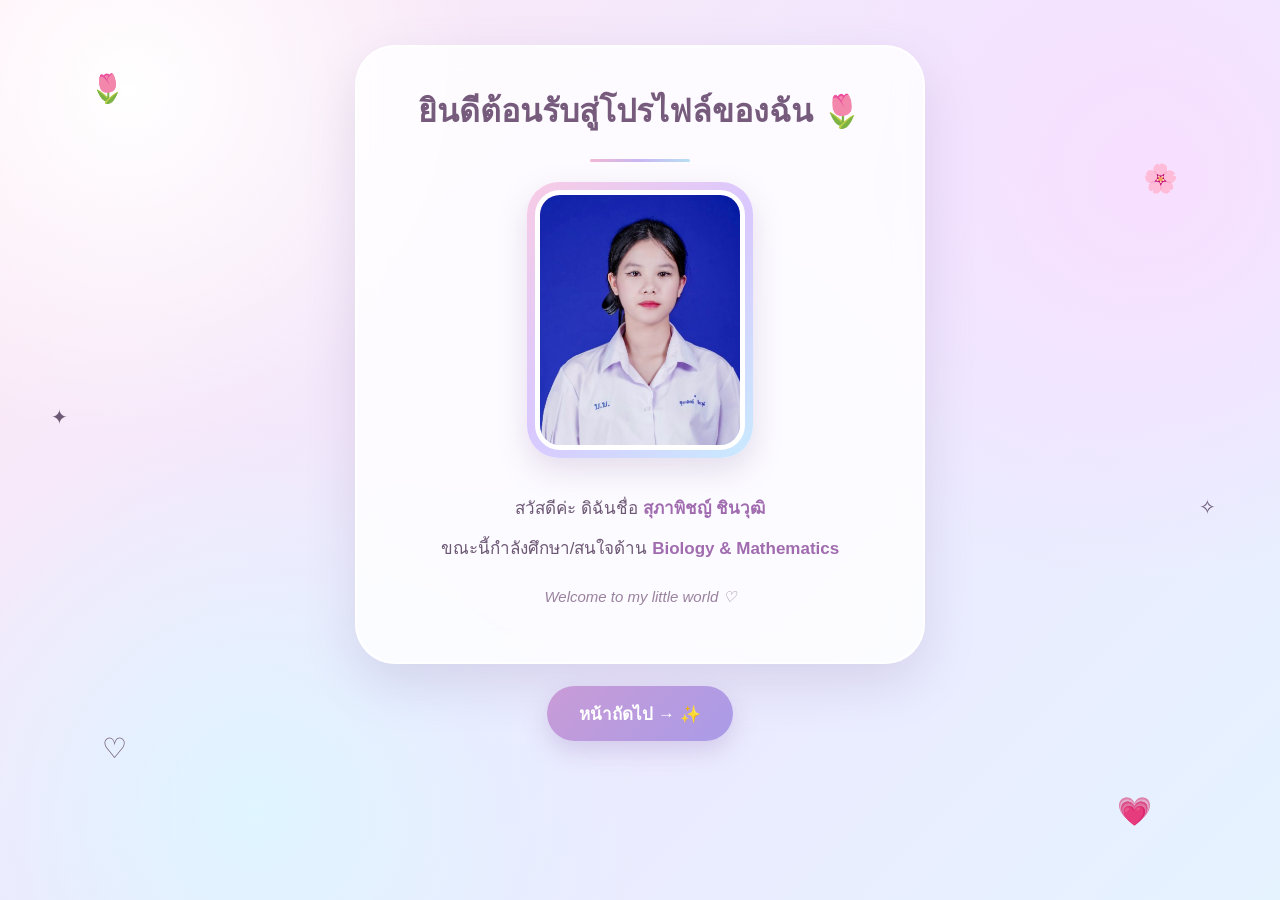
==== index.html @ 01d3d26f "index.html" ====
<!DOCTYPE html>
<html lang="th">

<head>
    <meta charset="UTF-8">
    <meta name="viewport" content="width=device-width, initial-scale=1.0">

    <title>My Portfolio 🌷</title>

    <style>

        * {
            box-sizing: border-box;
        }

        body {
            margin: 0;
            min-height: 100vh;

            font-family: Arial, sans-serif;

            color: #6d5875;

            text-align: center;

            overflow-x: hidden;

            background:
                radial-gradient(circle at 10% 10%, #ffffff 0%, transparent 25%),
                radial-gradient(circle at 90% 20%, #f8dfff 0%, transparent 30%),
                radial-gradient(circle at 20% 90%, #dff5ff 0%, transparent 30%),
                linear-gradient(
                    135deg,
                    #ffeaf4,
                    #eee7ff,
                    #e5f3ff
                );

            padding: 45px 20px;
        }


        /* ของตกแต่งพื้นหลัง */

        .decoration {
            position: fixed;

            font-size: 28px;

            pointer-events: none;

            z-index: 0;

            animation: float 4s ease-in-out infinite;
        }


        .flower1 {
            top: 8%;
            left: 7%;
        }

        .flower2 {
            top: 18%;
            right: 8%;

            animation-delay: 1s;
        }

        .heart1 {
            bottom: 15%;
            left: 8%;

            animation-delay: 2s;
        }

        .heart2 {
            bottom: 8%;
            right: 10%;

            animation-delay: 1.5s;
        }

        .star1 {
            top: 45%;
            left: 4%;

            font-size: 20px;

            animation-delay: .5s;
        }

        .star2 {
            top: 55%;
            right: 5%;

            font-size: 20px;

            animation-delay: 2.5s;
        }


        @keyframes float {

            0% {
                transform: translateY(0px) rotate(0deg);
            }

            50% {
                transform: translateY(-12px) rotate(5deg);
            }

            100% {
                transform: translateY(0px) rotate(0deg);
            }

        }


        /* การ์ดหลัก */

        .card {

            position: relative;

            z-index: 1;

            max-width: 570px;

            margin: 0 auto;

            padding: 42px 30px;

            background: rgba(255, 255, 255, 0.82);

            border-radius: 40px;

            border: 2px solid rgba(255, 255, 255, 0.85);

            box-shadow:
                0 20px 50px rgba(120, 100, 150, 0.18);

            backdrop-filter: blur(14px);

            animation: appear 1s ease;
        }


        @keyframes appear {

            from {
                opacity: 0;
                transform: translateY(25px);
            }

            to {
                opacity: 1;
                transform: translateY(0);
            }

        }


        /* ข้อความต้อนรับ */

        h1 {

            margin: 0 0 25px;

            color: #765b7d;

            font-size: 32px;

            line-height: 1.4;

            animation: fadeText 1.2s ease;
        }


        @keyframes fadeText {

            from {
                opacity: 0;
            }

            to {
                opacity: 1;
            }

        }


        /* รูปโปรไฟล์ */

        .profile-frame {

            display: inline-block;

            padding: 8px;

            background:
                linear-gradient(
                    135deg,
                    #f8cce5,
                    #d9c8ff,
                    #c9eaff
                );

            border-radius: 32px;

            box-shadow:
                0 12px 30px rgba(140, 110, 170, 0.22);

            margin-bottom: 22px;

            animation: photoAppear 1.3s ease;
        }


        @keyframes photoAppear {

            from {
                opacity: 0;
                transform: scale(.9);
            }

            to {
                opacity: 1;
                transform: scale(1);
            }

        }


        .profile-img {

            display: block;

            width: 210px;

            height: 260px;

            object-fit: cover;

            border-radius: 25px;

            border: 5px solid white;

        }


        /* ข้อความ */

        p {

            font-size: 17px;

            line-height: 1.8;

            margin: 10px 0;
        }


        strong {

            color: #a06caf;
        }


        /* ข้อความเล็ก */

        .welcome-text {

            margin-top: 18px;

            color: #9a829f;

            font-size: 15px;

            font-style: italic;
        }


        /* เส้นตกแต่ง */

        .line {

            width: 100px;

            height: 3px;

            margin: 20px auto;

            border-radius: 10px;

            background:
                linear-gradient(
                    90deg,
                    #f2b7d5,
                    #c8b6f2,
                    #b8dff2
                );
        }


        /* ปุ่ม */

        .btn {

            position: relative;

            z-index: 2;

            display: inline-block;

            margin-top: 22px;

            padding: 14px 32px;

            background:
                linear-gradient(
                    135deg,
                    #c99bd6,
                    #a99be8
                );

            color: white;

            text-decoration: none;

            border-radius: 30px;

            font-size: 17px;

            font-weight: bold;

            box-shadow:
                0 10px 25px rgba(150, 120, 180, 0.28);

            transition:
                transform .3s ease,
                box-shadow .3s ease;
        }


        .btn:hover {

            transform: translateY(-5px) scale(1.03);

            box-shadow:
                0 15px 30px rgba(150, 120, 180, 0.38);
        }


        /* มือถือ */

        @media (max-width: 600px) {

            body {

                padding: 30px 15px;
            }

            .card {

                padding: 32px 20px;

                border-radius: 32px;
            }

            h1 {

                font-size: 26px;
            }

            .profile-img {

                width: 175px;

                height: 220px;
            }

            p {

                font-size: 16px;
            }

            .decoration {

                font-size: 22px;
            }

        }

    </style>

</head>


<body>


    <!-- ของตกแต่ง -->

    <div class="decoration flower1">🌷</div>

    <div class="decoration flower2">🌸</div>

    <div class="decoration heart1">♡</div>

    <div class="decoration heart2">💗</div>

    <div class="decoration star1">✦</div>

    <div class="decoration star2">✧</div>


    <!-- การ์ดหลัก -->

    <div class="card">


        <!-- หัวข้อ -->

        <h1>
            ยินดีต้อนรับสู่โปรไฟล์ของฉัน 🌷
        </h1>


        <div class="line"></div>


        <!-- รูป -->

        <div class="profile-frame">

            <img
                src="IMG_1798.jpeg"
                alt="รูปโปรไฟล์"
                class="profile-img"
            >

        </div>


        <!-- ข้อมูล -->

        <p>
            สวัสดีค่ะ ดิฉันชื่อ
            <strong>สุภาพิชญ์ ชินวุฒิ</strong>
        </p>


        <p>
            ขณะนี้กำลังศึกษา/สนใจด้าน
            <strong>Biology & Mathematics</strong>
        </p>


        <p class="welcome-text">
            Welcome to my little world ♡
        </p>


    </div>


    <!-- ปุ่ม -->

    <a href="portfolio.html" class="btn">
        หน้าถัดไป → ✨
    </a>


</body>

</html>
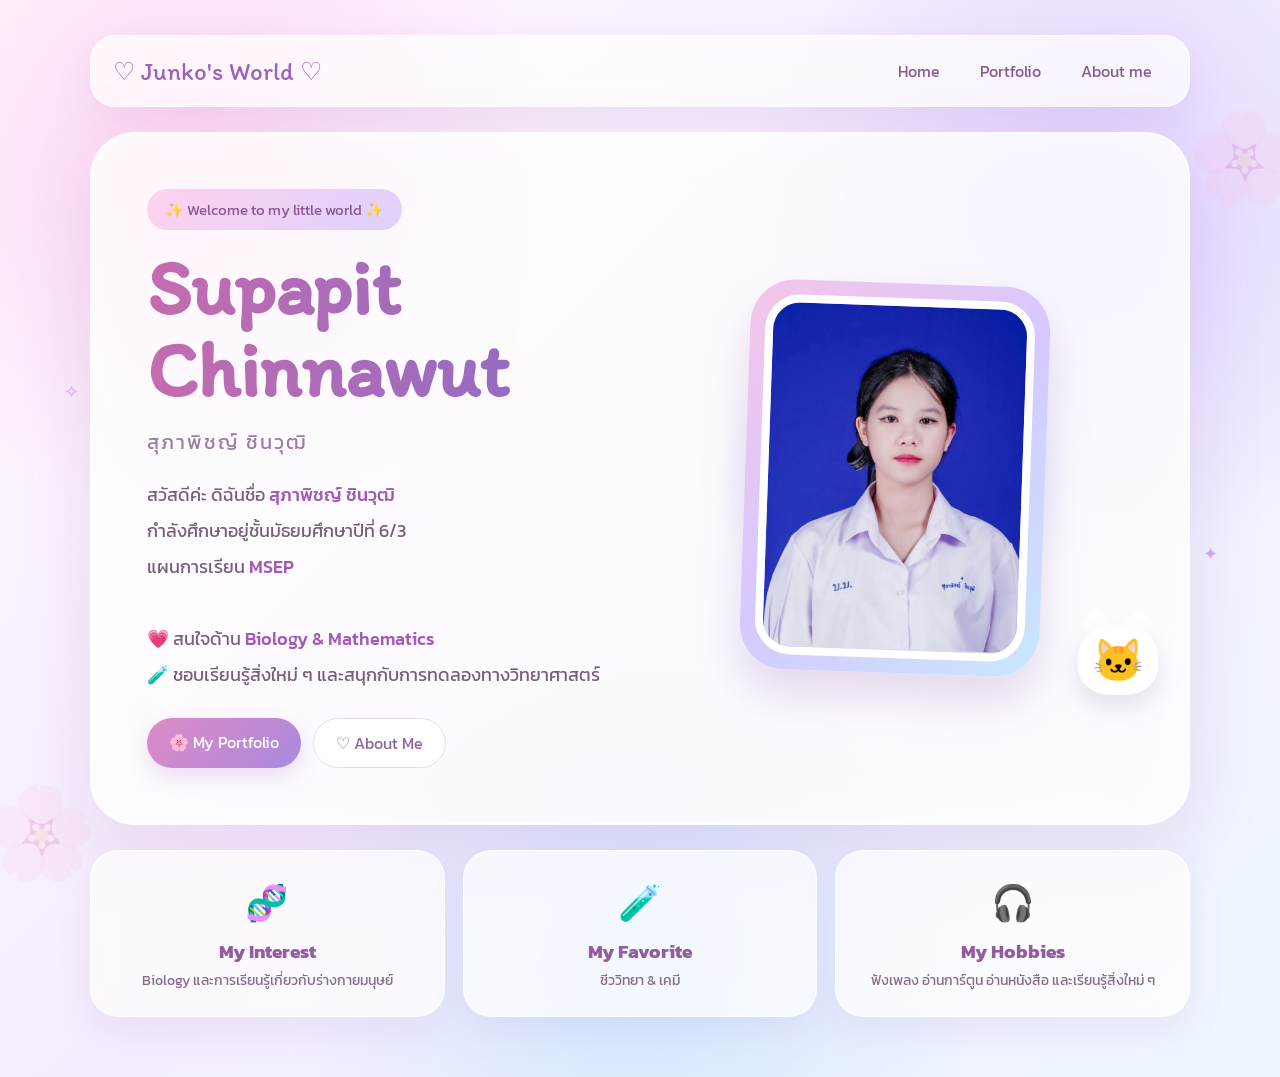
==== commit 1474b042: "index.html" ====
--- a/index.html
+++ b/index.html
@@ -1,477 +1,626 @@
 <!DOCTYPE html>
 <html lang="th">
-
 <head>
-    <meta charset="UTF-8">
-    <meta name="viewport" content="width=device-width, initial-scale=1.0">
-
-    <title>My Portfolio 🌷</title>
-
-    <style>
-
-        * {
-            box-sizing: border-box;
-        }
-
-        body {
-            margin: 0;
-            min-height: 100vh;
-
-            font-family: Arial, sans-serif;
-
-            color: #6d5875;
-
-            text-align: center;
-
-            overflow-x: hidden;
-
-            background:
-                radial-gradient(circle at 10% 10%, #ffffff 0%, transparent 25%),
-                radial-gradient(circle at 90% 20%, #f8dfff 0%, transparent 30%),
-                radial-gradient(circle at 20% 90%, #dff5ff 0%, transparent 30%),
-                linear-gradient(
-                    135deg,
-                    #ffeaf4,
-                    #eee7ff,
-                    #e5f3ff
-                );
-
-            padding: 45px 20px;
-        }
-
-
-        /* ของตกแต่งพื้นหลัง */
-
-        .decoration {
-            position: fixed;
-
-            font-size: 28px;
-
-            pointer-events: none;
-
-            z-index: 0;
-
-            animation: float 4s ease-in-out infinite;
-        }
-
-
-        .flower1 {
-            top: 8%;
-            left: 7%;
-        }
-
-        .flower2 {
-            top: 18%;
-            right: 8%;
-
-            animation-delay: 1s;
-        }
-
-        .heart1 {
-            bottom: 15%;
-            left: 8%;
-
-            animation-delay: 2s;
-        }
-
-        .heart2 {
-            bottom: 8%;
-            right: 10%;
-
-            animation-delay: 1.5s;
-        }
-
-        .star1 {
-            top: 45%;
-            left: 4%;
-
-            font-size: 20px;
-
-            animation-delay: .5s;
-        }
-
-        .star2 {
-            top: 55%;
-            right: 5%;
-
-            font-size: 20px;
-
-            animation-delay: 2.5s;
-        }
-
-
-        @keyframes float {
-
-            0% {
-                transform: translateY(0px) rotate(0deg);
-            }
-
-            50% {
-                transform: translateY(-12px) rotate(5deg);
-            }
-
-            100% {
-                transform: translateY(0px) rotate(0deg);
-            }
-
-        }
-
-
-        /* การ์ดหลัก */
-
-        .card {
-
-            position: relative;
-
-            z-index: 1;
-
-            max-width: 570px;
-
-            margin: 0 auto;
-
-            padding: 42px 30px;
-
-            background: rgba(255, 255, 255, 0.82);
-
-            border-radius: 40px;
-
-            border: 2px solid rgba(255, 255, 255, 0.85);
-
-            box-shadow:
-                0 20px 50px rgba(120, 100, 150, 0.18);
-
-            backdrop-filter: blur(14px);
-
-            animation: appear 1s ease;
-        }
-
-
-        @keyframes appear {
-
-            from {
-                opacity: 0;
-                transform: translateY(25px);
-            }
-
-            to {
-                opacity: 1;
-                transform: translateY(0);
-            }
-
-        }
-
-
-        /* ข้อความต้อนรับ */
-
-        h1 {
-
-            margin: 0 0 25px;
-
-            color: #765b7d;
-
-            font-size: 32px;
-
-            line-height: 1.4;
-
-            animation: fadeText 1.2s ease;
-        }
-
-
-        @keyframes fadeText {
-
-            from {
-                opacity: 0;
-            }
-
-            to {
-                opacity: 1;
-            }
-
-        }
-
-
-        /* รูปโปรไฟล์ */
-
-        .profile-frame {
-
-            display: inline-block;
-
-            padding: 8px;
-
-            background:
-                linear-gradient(
-                    135deg,
-                    #f8cce5,
-                    #d9c8ff,
-                    #c9eaff
-                );
-
-            border-radius: 32px;
-
-            box-shadow:
-                0 12px 30px rgba(140, 110, 170, 0.22);
-
-            margin-bottom: 22px;
-
-            animation: photoAppear 1.3s ease;
-        }
-
-
-        @keyframes photoAppear {
-
-            from {
-                opacity: 0;
-                transform: scale(.9);
-            }
-
-            to {
-                opacity: 1;
-                transform: scale(1);
-            }
-
-        }
-
-
-        .profile-img {
-
-            display: block;
-
-            width: 210px;
-
-            height: 260px;
-
-            object-fit: cover;
-
-            border-radius: 25px;
-
-            border: 5px solid white;
-
-        }
-
-
-        /* ข้อความ */
-
-        p {
-
-            font-size: 17px;
-
-            line-height: 1.8;
-
-            margin: 10px 0;
-        }
-
-
-        strong {
-
-            color: #a06caf;
-        }
-
-
-        /* ข้อความเล็ก */
-
-        .welcome-text {
-
-            margin-top: 18px;
-
-            color: #9a829f;
-
-            font-size: 15px;
-
-            font-style: italic;
-        }
-
-
-        /* เส้นตกแต่ง */
-
-        .line {
-
-            width: 100px;
-
-            height: 3px;
-
-            margin: 20px auto;
-
-            border-radius: 10px;
-
-            background:
-                linear-gradient(
-                    90deg,
-                    #f2b7d5,
-                    #c8b6f2,
-                    #b8dff2
-                );
-        }
-
-
-        /* ปุ่ม */
-
-        .btn {
-
-            position: relative;
-
-            z-index: 2;
-
-            display: inline-block;
-
-            margin-top: 22px;
-
-            padding: 14px 32px;
-
-            background:
-                linear-gradient(
-                    135deg,
-                    #c99bd6,
-                    #a99be8
-                );
-
-            color: white;
-
-            text-decoration: none;
-
-            border-radius: 30px;
-
-            font-size: 17px;
-
-            font-weight: bold;
-
-            box-shadow:
-                0 10px 25px rgba(150, 120, 180, 0.28);
-
-            transition:
-                transform .3s ease,
-                box-shadow .3s ease;
-        }
-
-
-        .btn:hover {
-
-            transform: translateY(-5px) scale(1.03);
-
-            box-shadow:
-                0 15px 30px rgba(150, 120, 180, 0.38);
-        }
-
-
-        /* มือถือ */
-
-        @media (max-width: 600px) {
-
-            body {
-
-                padding: 30px 15px;
-            }
-
-            .card {
-
-                padding: 32px 20px;
-
-                border-radius: 32px;
-            }
-
-            h1 {
-
-                font-size: 26px;
-            }
-
-            .profile-img {
-
-                width: 175px;
-
-                height: 220px;
-            }
-
-            p {
-
-                font-size: 16px;
-            }
-
-            .decoration {
-
-                font-size: 22px;
-            }
-
-        }
-
-    </style>
-
+  <meta charset="UTF-8">
+  <meta name="viewport" content="width=device-width, initial-scale=1.0">
+
+  <title>Supapit Chinnawut ♡</title>
+
+  <link rel="preconnect" href="https://fonts.googleapis.com">
+  <link rel="preconnect" href="https://fonts.gstatic.com" crossorigin>
+  <link href="https://fonts.googleapis.com/css2?family=Itim&family=Kanit:wght@300;400;500&display=swap" rel="stylesheet">
+
+  <style>
+    * {
+      box-sizing: border-box;
+      margin: 0;
+      padding: 0;
+    }
+
+    body {
+      min-height: 100vh;
+      font-family: "Kanit", sans-serif;
+      color: #765477;
+      overflow-x: hidden;
+
+      background:
+        radial-gradient(circle at 15% 15%, rgba(255, 190, 235, .55), transparent 25%),
+        radial-gradient(circle at 85% 20%, rgba(205, 185, 255, .55), transparent 25%),
+        radial-gradient(circle at 50% 90%, rgba(190, 225, 255, .6), transparent 30%),
+        linear-gradient(135deg, #fff7fc, #f5edff, #eef7ff);
+    }
+
+    /* ---------- ดาวพื้นหลัง ---------- */
+
+    .stars {
+      position: fixed;
+      inset: 0;
+      pointer-events: none;
+      overflow: hidden;
+      z-index: 0;
+    }
+
+    .star {
+      position: absolute;
+      color: #d9a7ed;
+      font-size: 18px;
+      animation: twinkle 3s ease-in-out infinite;
+    }
+
+    .star:nth-child(1) { top: 8%; left: 8%; animation-delay: .2s; }
+    .star:nth-child(2) { top: 18%; left: 90%; animation-delay: 1s; }
+    .star:nth-child(3) { top: 42%; left: 5%; animation-delay: 1.7s; }
+    .star:nth-child(4) { top: 60%; left: 94%; animation-delay: .5s; }
+    .star:nth-child(5) { top: 78%; left: 10%; animation-delay: 2s; }
+    .star:nth-child(6) { top: 88%; left: 88%; animation-delay: 1.2s; }
+    .star:nth-child(7) { top: 30%; left: 15%; animation-delay: 2.5s; }
+    .star:nth-child(8) { top: 72%; left: 80%; animation-delay: .8s; }
+
+    @keyframes twinkle {
+      0%, 100% {
+        opacity: .3;
+        transform: scale(.8) rotate(0deg);
+      }
+      50% {
+        opacity: 1;
+        transform: scale(1.3) rotate(20deg);
+      }
+    }
+
+    /* ---------- กลีบซากุระ ---------- */
+
+    .petals {
+      position: fixed;
+      inset: 0;
+      pointer-events: none;
+      overflow: hidden;
+      z-index: 1;
+    }
+
+    .petal {
+      position: absolute;
+      top: -30px;
+      font-size: 18px;
+      animation: fall linear infinite;
+      opacity: .7;
+    }
+
+    .petal:nth-child(1) { left: 8%; animation-duration: 9s; }
+    .petal:nth-child(2) { left: 23%; animation-duration: 12s; animation-delay: 2s; }
+    .petal:nth-child(3) { left: 42%; animation-duration: 10s; animation-delay: 4s; }
+    .petal:nth-child(4) { left: 65%; animation-duration: 13s; animation-delay: 1s; }
+    .petal:nth-child(5) { left: 82%; animation-duration: 11s; animation-delay: 3s; }
+
+    @keyframes fall {
+      0% {
+        transform: translateY(-30px) rotate(0deg);
+      }
+      100% {
+        transform: translateY(110vh) rotate(360deg);
+      }
+    }
+
+    /* ---------- กล่องหลัก ---------- */
+
+    .container {
+      position: relative;
+      z-index: 2;
+      width: min(1100px, 92%);
+      margin: auto;
+      padding: 35px 0 60px;
+    }
+
+    /* ---------- Navbar ---------- */
+
+    nav {
+      display: flex;
+      justify-content: space-between;
+      align-items: center;
+      padding: 15px 22px;
+      margin-bottom: 25px;
+
+      background: rgba(255,255,255,.72);
+      backdrop-filter: blur(15px);
+      border: 1px solid rgba(255,255,255,.9);
+      border-radius: 25px;
+
+      box-shadow: 0 12px 35px rgba(155, 103, 190, .12);
+    }
+
+    .logo {
+      font-family: "Itim", cursive;
+      font-size: 25px;
+      color: #9d61b5;
+    }
+
+    .nav-links {
+      display: flex;
+      gap: 10px;
+      flex-wrap: wrap;
+    }
+
+    .nav-links a {
+      text-decoration: none;
+      color: #855b91;
+      padding: 8px 15px;
+      border-radius: 18px;
+      transition: .3s;
+    }
+
+    .nav-links a:hover {
+      background: linear-gradient(135deg, #f6b9df, #cdb7ff);
+      color: white;
+      transform: translateY(-2px);
+    }
+
+    /* ---------- Hero ---------- */
+
+    .hero {
+      min-height: 650px;
+      display: grid;
+      grid-template-columns: 1fr 1fr;
+      gap: 35px;
+      align-items: center;
+
+      padding: 55px;
+      border-radius: 45px;
+
+      background: rgba(255,255,255,.76);
+      backdrop-filter: blur(20px);
+
+      border: 2px solid rgba(255,255,255,.9);
+
+      box-shadow:
+        0 25px 70px rgba(160, 108, 190, .18),
+        inset 0 0 40px rgba(255,255,255,.5);
+    }
+
+    .intro {
+      animation: appear 1s ease;
+    }
+
+    @keyframes appear {
+      from {
+        opacity: 0;
+        transform: translateY(25px);
+      }
+      to {
+        opacity: 1;
+        transform: translateY(0);
+      }
+    }
+
+    .hello {
+      display: inline-block;
+      padding: 9px 18px;
+      border-radius: 25px;
+      margin-bottom: 18px;
+
+      background: linear-gradient(135deg, #ffd2ec, #ded1ff);
+      color: #8b5797;
+
+      font-size: 15px;
+    }
+
+    h1 {
+      font-family: "Itim", cursive;
+      font-size: clamp(48px, 7vw, 78px);
+      line-height: 1.05;
+      margin-bottom: 15px;
+
+      background: linear-gradient(90deg, #c46cae, #886bc9);
+      -webkit-background-clip: text;
+      -webkit-text-fill-color: transparent;
+    }
+
+    .name-en {
+      font-size: 20px;
+      letter-spacing: 2px;
+      color: #9a7ba3;
+      margin-bottom: 20px;
+    }
+
+    .description {
+      font-size: 18px;
+      line-height: 2;
+      color: #775e7c;
+      margin-bottom: 25px;
+    }
+
+    .highlight {
+      color: #a259b8;
+      font-weight: 500;
+    }
+
+    /* ---------- ปุ่ม ---------- */
+
+    .buttons {
+      display: flex;
+      gap: 12px;
+      flex-wrap: wrap;
+    }
+
+    .btn {
+      text-decoration: none;
+      padding: 12px 22px;
+      border-radius: 25px;
+      transition: .3s;
+      font-size: 16px;
+    }
+
+    .btn-main {
+      color: white;
+      background: linear-gradient(135deg, #df8bc6, #a989df);
+      box-shadow: 0 8px 20px rgba(177, 115, 194, .25);
+    }
+
+    .btn-main:hover {
+      transform: translateY(-5px) scale(1.03);
+      box-shadow: 0 14px 30px rgba(177, 115, 194, .35);
+    }
+
+    .btn-sub {
+      color: #90629b;
+      background: white;
+      border: 1px solid #ead8f0;
+    }
+
+    .btn-sub:hover {
+      transform: translateY(-4px);
+      background: #fff5fc;
+    }
+
+    /* ---------- รูปโปรไฟล์ ---------- */
+
+    .profile-area {
+      position: relative;
+      display: flex;
+      justify-content: center;
+      align-items: center;
+    }
+
+    .profile-decoration {
+      position: absolute;
+      width: 360px;
+      height: 360px;
+      border-radius: 50%;
+
+      background:
+        radial-gradient(circle,
+          rgba(255,190,226,.7),
+          rgba(204,183,255,.55),
+          rgba(180,220,255,.3),
+          transparent 70%
+        );
+
+      animation: float 5s ease-in-out infinite;
+    }
+
+    .profile-card {
+      position: relative;
+      width: 300px;
+      padding: 15px;
+
+      border-radius: 45px;
+
+      background: linear-gradient(
+        135deg,
+        #f5c6e8,
+        #d6c8ff,
+        #c8e7ff
+      );
+
+      box-shadow:
+        0 25px 45px rgba(140, 90, 170, .22);
+
+      transform: rotate(2deg);
+      transition: .5s;
+    }
+
+    .profile-card:hover {
+      transform: rotate(0deg) translateY(-8px);
+    }
+
+    .profile-card img {
+      display: block;
+      width: 100%;
+      aspect-ratio: 3 / 4;
+      object-fit: cover;
+
+      border-radius: 35px;
+      border: 8px solid white;
+    }
+
+    .cat {
+      position: absolute;
+      bottom: -22px;
+      right: -25px;
+
+      width: 80px;
+      height: 70px;
+
+      display: flex;
+      align-items: center;
+      justify-content: center;
+
+      background: white;
+      border-radius: 45% 45% 40% 40%;
+
+      font-size: 42px;
+
+      box-shadow: 0 12px 25px rgba(130, 90, 150, .18);
+
+      animation: catFloat 3s ease-in-out infinite;
+    }
+
+    .cat::before,
+    .cat::after {
+      content: "";
+      position: absolute;
+      top: -12px;
+
+      width: 22px;
+      height: 22px;
+
+      background: white;
+      transform: rotate(45deg);
+      z-index: -1;
+    }
+
+    .cat::before {
+      left: 8px;
+    }
+
+    .cat::after {
+      right: 8px;
+    }
+
+    @keyframes catFloat {
+      0%,100% { transform: translateY(0) rotate(3deg); }
+      50% { transform: translateY(-10px) rotate(-3deg); }
+    }
+
+    @keyframes float {
+      0%,100% { transform: scale(1); }
+      50% { transform: scale(1.08); }
+    }
+
+    /* ---------- การ์ดด้านล่าง ---------- */
+
+    .cards {
+      display: grid;
+      grid-template-columns: repeat(3, 1fr);
+      gap: 18px;
+      margin-top: 25px;
+    }
+
+    .mini-card {
+      padding: 25px;
+      text-align: center;
+
+      background: rgba(255,255,255,.72);
+      backdrop-filter: blur(15px);
+
+      border-radius: 28px;
+      border: 1px solid rgba(255,255,255,.9);
+
+      box-shadow: 0 15px 35px rgba(150, 100, 180, .1);
+
+      transition: .35s;
+    }
+
+    .mini-card:hover {
+      transform: translateY(-7px);
+      box-shadow: 0 20px 40px rgba(150, 100, 180, .17);
+    }
+
+    .mini-icon {
+      font-size: 35px;
+      margin-bottom: 8px;
+    }
+
+    .mini-card h3 {
+      color: #945ba3;
+      margin-bottom: 5px;
+    }
+
+    .mini-card p {
+      color: #856c8b;
+      font-size: 14px;
+    }
+
+    /* ---------- ซากุระมุม ---------- */
+
+    .sakura-corner {
+      position: fixed;
+      font-size: 90px;
+      opacity: .15;
+      pointer-events: none;
+      z-index: 0;
+    }
+
+    .sakura-left {
+      bottom: 0;
+      left: -15px;
+    }
+
+    .sakura-right {
+      top: 90px;
+      right: -20px;
+    }
+
+    /* ---------- Responsive ---------- */
+
+    @media (max-width: 800px) {
+      .hero {
+        grid-template-columns: 1fr;
+        text-align: center;
+        padding: 35px 22px 50px;
+      }
+
+      .profile-area {
+        order: -1;
+      }
+
+      .buttons {
+        justify-content: center;
+      }
+
+      .cards {
+        grid-template-columns: 1fr;
+      }
+
+      nav {
+        flex-direction: column;
+        gap: 10px;
+      }
+
+      .profile-card {
+        width: min(290px, 75vw);
+      }
+
+      .profile-decoration {
+        width: 320px;
+        height: 320px;
+      }
+    }
+  </style>
 </head>
 
-
 <body>
 
-
-    <!-- ของตกแต่ง -->
-
-    <div class="decoration flower1">🌷</div>
-
-    <div class="decoration flower2">🌸</div>
-
-    <div class="decoration heart1">♡</div>
-
-    <div class="decoration heart2">💗</div>
-
-    <div class="decoration star1">✦</div>
-
-    <div class="decoration star2">✧</div>
-
-
-    <!-- การ์ดหลัก -->
-
-    <div class="card">
-
-
-        <!-- หัวข้อ -->
-
-        <h1>
-            ยินดีต้อนรับสู่โปรไฟล์ของฉัน 🌷
-        </h1>
-
-
-        <div class="line"></div>
-
-
-        <!-- รูป -->
-
-        <div class="profile-frame">
-
-            <img
-                src="IMG_1798.jpeg"
-                alt="รูปโปรไฟล์"
-                class="profile-img"
-            >
-
+  <!-- ดาว -->
+  <div class="stars">
+    <span class="star">✦</span>
+    <span class="star">☆</span>
+    <span class="star">✧</span>
+    <span class="star">✦</span>
+    <span class="star">☆</span>
+    <span class="star">✧</span>
+    <span class="star">✦</span>
+    <span class="star">☆</span>
+  </div>
+
+  <!-- กลีบซากุระ -->
+  <div class="petals">
+    <span class="petal">🌸</span>
+    <span class="petal">🌸</span>
+    <span class="petal">🌸</span>
+    <span class="petal">🌸</span>
+    <span class="petal">🌸</span>
+  </div>
+
+  <div class="sakura-corner sakura-left">🌸</div>
+  <div class="sakura-corner sakura-right">🌸</div>
+
+  <main class="container">
+
+    <!-- Navigation -->
+    <nav>
+      <div class="logo">♡ Junko's World ♡</div>
+
+      <div class="nav-links">
+        <a href="index.html">Home</a>
+        <a href="portfolio.html">Portfolio</a>
+        <a href="#about">About me</a>
+      </div>
+    </nav>
+
+    <!-- Hero -->
+    <section class="hero">
+
+      <div class="intro">
+
+        <div class="hello">
+          ✨ Welcome to my little world ✨
         </div>
 
-
-        <!-- ข้อมูล -->
-
+        <h1>Supapit<br>Chinnawut</h1>
+
+        <div class="name-en">
+          สุภาพิชญ์ ชินวุฒิ
+        </div>
+
+        <p class="description">
+          สวัสดีค่ะ ดิฉันชื่อ
+          <span class="highlight">สุภาพิชญ์ ชินวุฒิ</span>
+          <br>
+
+          กำลังศึกษาอยู่ชั้นมัธยมศึกษาปีที่ 6/3
+          <br>
+
+          แผนการเรียน <span class="highlight">MSEP</span>
+          <br><br>
+
+          💗 สนใจด้าน
+          <span class="highlight">Biology & Mathematics</span>
+          <br>
+
+          🧪 ชอบเรียนรู้สิ่งใหม่ ๆ
+          และสนุกกับการทดลองทางวิทยาศาสตร์
+        </p>
+
+        <div class="buttons">
+          <a class="btn btn-main" href="portfolio.html">
+            🌸 My Portfolio
+          </a>
+
+          <a class="btn btn-sub" href="#about">
+            ♡ About Me
+          </a>
+        </div>
+
+      </div>
+
+      <!-- Profile -->
+      <div class="profile-area">
+
+        <div class="profile-decoration"></div>
+
+        <div class="profile-card">
+
+          <img
+            src="IMG_1798.jpeg"
+            alt="Supapit Chinnawut">
+
+        </div>
+
+        <div class="cat">🐱</div>
+
+      </div>
+
+    </section>
+
+    <!-- About cards -->
+    <section class="cards" id="about">
+
+      <div class="mini-card">
+        <div class="mini-icon">🧬</div>
+        <h3>My Interest</h3>
         <p>
-            สวัสดีค่ะ ดิฉันชื่อ
-            <strong>สุภาพิชญ์ ชินวุฒิ</strong>
+          Biology และการเรียนรู้เกี่ยวกับร่างกายมนุษย์
         </p>
-
-
+      </div>
+
+      <div class="mini-card">
+        <div class="mini-icon">🧪</div>
+        <h3>My Favorite</h3>
         <p>
-            ขณะนี้กำลังศึกษา/สนใจด้าน
-            <strong>Biology & Mathematics</strong>
+          ชีววิทยา & เคมี
         </p>
-
-
-        <p class="welcome-text">
-            Welcome to my little world ♡
+      </div>
+
+      <div class="mini-card">
+        <div class="mini-icon">🎧</div>
+        <h3>My Hobbies</h3>
+        <p>
+          ฟังเพลง อ่านการ์ตูน อ่านหนังสือ และเรียนรู้สิ่งใหม่ ๆ
         </p>
-
-
-    </div>
-
-
-    <!-- ปุ่ม -->
-
-    <a href="portfolio.html" class="btn">
-        หน้าถัดไป → ✨
-    </a>
-
+      </div>
+
+    </section>
+
+  </main>
 
 </body>
-
 </html>
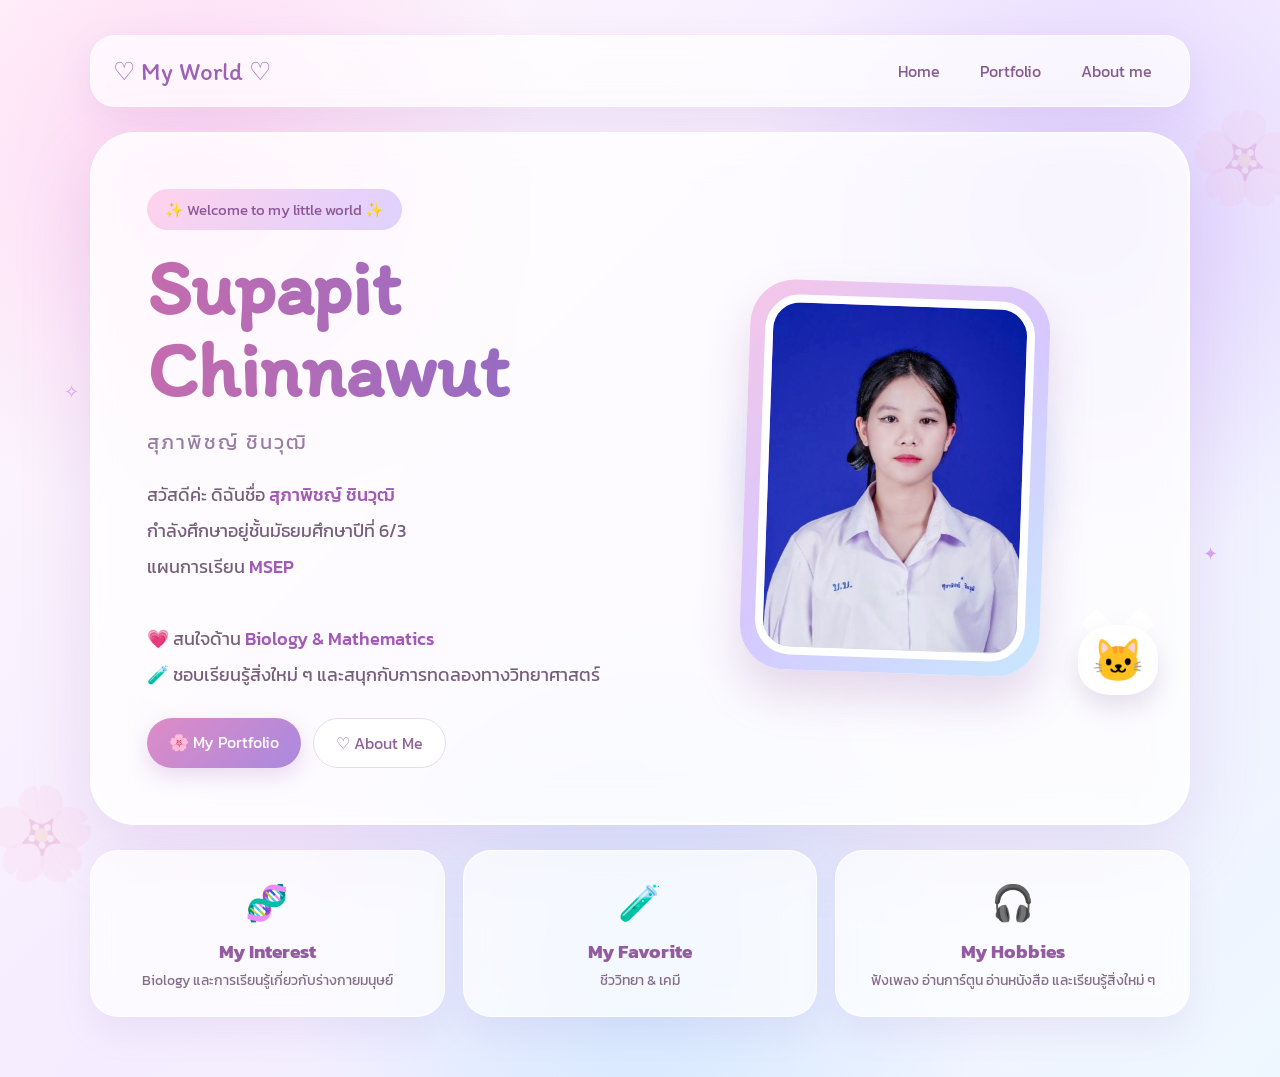
==== commit ad84bf32: "index.html" ====
--- a/index.html
+++ b/index.html
@@ -517,13 +517,16 @@
 
     <!-- Navigation -->
     <nav>
-      <div class="logo">♡ Junko's World ♡</div>
+
+      <!-- เปลี่ยนเป็น My World แล้ว -->
+      <div class="logo">♡ My World ♡</div>
 
       <div class="nav-links">
         <a href="index.html">Home</a>
         <a href="portfolio.html">Portfolio</a>
         <a href="#about">About me</a>
       </div>
+
     </nav>
 
     <!-- Hero -->
@@ -561,6 +564,7 @@
         </p>
 
         <div class="buttons">
+
           <a class="btn btn-main" href="portfolio.html">
             🌸 My Portfolio
           </a>
@@ -568,9 +572,11 @@
           <a class="btn btn-sub" href="#about">
             ♡ About Me
           </a>
+
         </div>
 
       </div>
+
 
       <!-- Profile -->
       <div class="profile-area">
@@ -585,37 +591,66 @@
 
         </div>
 
-        <div class="cat">🐱</div>
+        <div class="cat">
+          🐱
+        </div>
 
       </div>
 
     </section>
+
 
     <!-- About cards -->
     <section class="cards" id="about">
 
       <div class="mini-card">
-        <div class="mini-icon">🧬</div>
-        <h3>My Interest</h3>
+
+        <div class="mini-icon">
+          🧬
+        </div>
+
+        <h3>
+          My Interest
+        </h3>
+
         <p>
           Biology และการเรียนรู้เกี่ยวกับร่างกายมนุษย์
         </p>
+
       </div>
 
+
       <div class="mini-card">
-        <div class="mini-icon">🧪</div>
-        <h3>My Favorite</h3>
+
+        <div class="mini-icon">
+          🧪
+        </div>
+
+        <h3>
+          My Favorite
+        </h3>
+
         <p>
           ชีววิทยา & เคมี
         </p>
+
       </div>
 
+
       <div class="mini-card">
-        <div class="mini-icon">🎧</div>
-        <h3>My Hobbies</h3>
+
+        <div class="mini-icon">
+          🎧
+        </div>
+
+        <h3>
+          My Hobbies
+        </h3>
+
         <p>
           ฟังเพลง อ่านการ์ตูน อ่านหนังสือ และเรียนรู้สิ่งใหม่ ๆ
         </p>
+
       </div>
 
     </section>
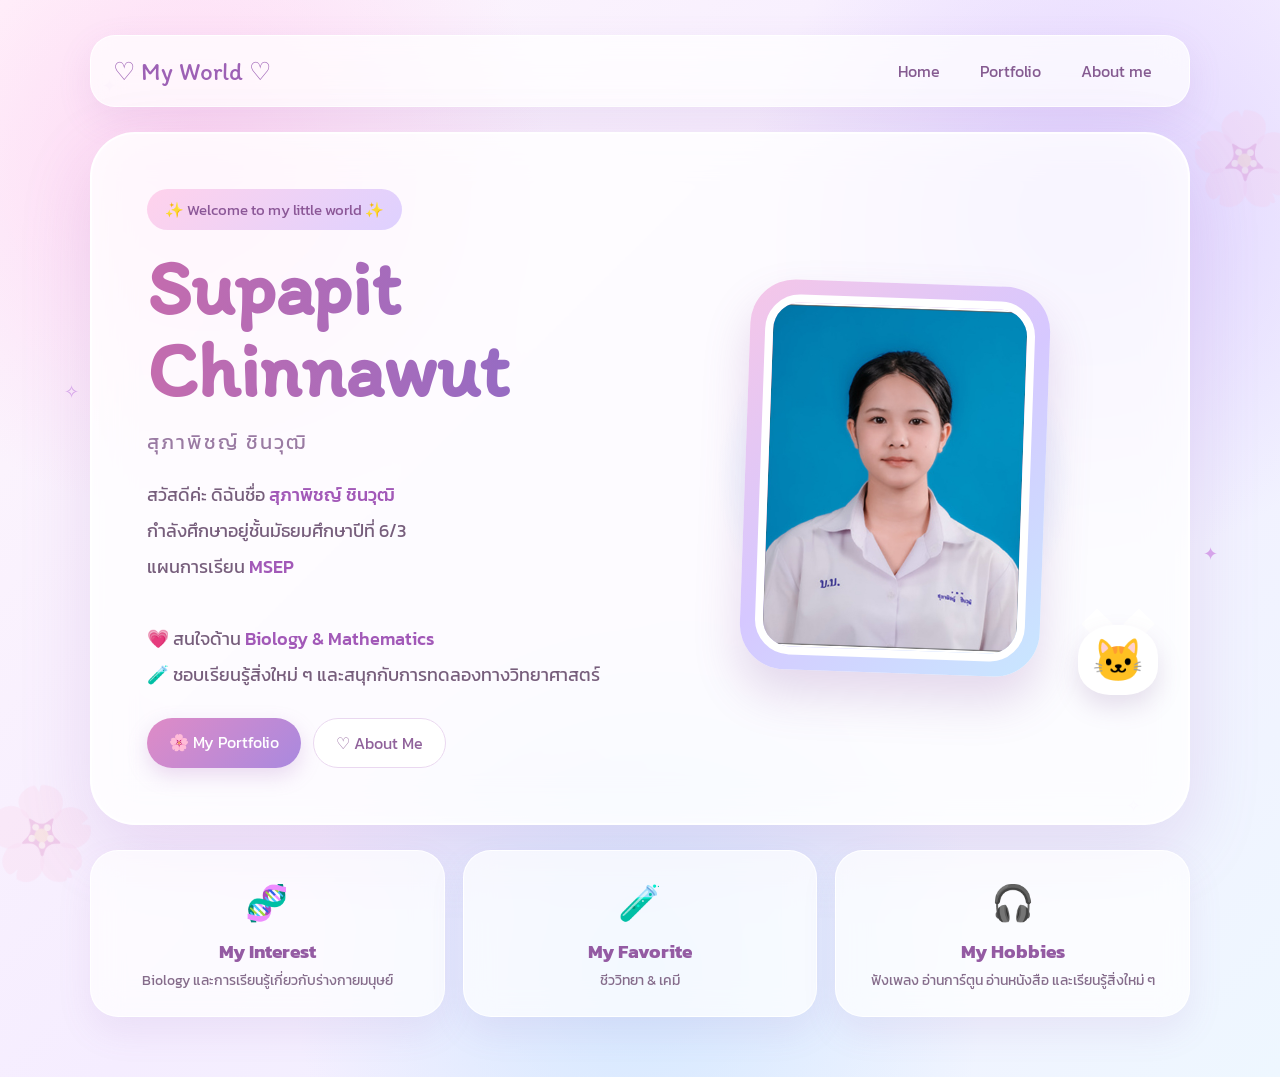
==== commit 9e31017a: "index.html" ====
--- a/index.html
+++ b/index.html
@@ -29,8 +29,6 @@
         radial-gradient(circle at 50% 90%, rgba(190, 225, 255, .6), transparent 30%),
         linear-gradient(135deg, #fff7fc, #f5edff, #eef7ff);
     }
-
-    /* ---------- ดาวพื้นหลัง ---------- */
 
     .stars {
       position: fixed;
@@ -67,8 +65,6 @@
       }
     }
 
-    /* ---------- กลีบซากุระ ---------- */
-
     .petals {
       position: fixed;
       inset: 0;
@@ -100,8 +96,6 @@
       }
     }
 
-    /* ---------- กล่องหลัก ---------- */
-
     .container {
       position: relative;
       z-index: 2;
@@ -110,8 +104,6 @@
       padding: 35px 0 60px;
     }
 
-    /* ---------- Navbar ---------- */
-
     nav {
       display: flex;
       justify-content: space-between;
@@ -153,8 +145,6 @@
       transform: translateY(-2px);
     }
 
-    /* ---------- Hero ---------- */
-
     .hero {
       min-height: 650px;
       display: grid;
@@ -232,8 +222,6 @@
       font-weight: 500;
     }
 
-    /* ---------- ปุ่ม ---------- */
-
     .buttons {
       display: flex;
       gap: 12px;
@@ -269,8 +257,6 @@
       transform: translateY(-4px);
       background: #fff5fc;
     }
-
-    /* ---------- รูปโปรไฟล์ ---------- */
 
     .profile-area {
       position: relative;
@@ -385,8 +371,6 @@
       50% { transform: scale(1.08); }
     }
 
-    /* ---------- การ์ดด้านล่าง ---------- */
-
     .cards {
       display: grid;
       grid-template-columns: repeat(3, 1fr);
@@ -428,8 +412,6 @@
       color: #856c8b;
       font-size: 14px;
     }
-
-    /* ---------- ซากุระมุม ---------- */
 
     .sakura-corner {
       position: fixed;
@@ -449,8 +431,6 @@
       right: -20px;
     }
 
-    /* ---------- Responsive ---------- */
-
     @media (max-width: 800px) {
       .hero {
         grid-template-columns: 1fr;
@@ -489,7 +469,6 @@
 
 <body>
 
-  <!-- ดาว -->
   <div class="stars">
     <span class="star">✦</span>
     <span class="star">☆</span>
@@ -501,7 +480,6 @@
     <span class="star">☆</span>
   </div>
 
-  <!-- กลีบซากุระ -->
   <div class="petals">
     <span class="petal">🌸</span>
     <span class="petal">🌸</span>
@@ -515,10 +493,7 @@
 
   <main class="container">
 
-    <!-- Navigation -->
     <nav>
-
-      <!-- เปลี่ยนเป็น My World แล้ว -->
       <div class="logo">♡ My World ♡</div>
 
       <div class="nav-links">
@@ -526,10 +501,8 @@
         <a href="portfolio.html">Portfolio</a>
         <a href="#about">About me</a>
       </div>
-
     </nav>
 
-    <!-- Hero -->
     <section class="hero">
 
       <div class="intro">
@@ -538,7 +511,10 @@
           ✨ Welcome to my little world ✨
         </div>
 
-        <h1>Supapit<br>Chinnawut</h1>
+        <h1>
+          Supapit<br>
+          Chinnawut
+        </h1>
 
         <div class="name-en">
           สุภาพิชญ์ ชินวุฒิ
@@ -577,8 +553,6 @@
 
       </div>
 
-
-      <!-- Profile -->
       <div class="profile-area">
 
         <div class="profile-decoration"></div>
@@ -586,71 +560,41 @@
         <div class="profile-card">
 
           <img
-            src="IMG_1798.jpeg"
+            src="IMG_5006.jpeg"
             alt="Supapit Chinnawut">
 
         </div>
 
-        <div class="cat">
-          🐱
-        </div>
+        <div class="cat">🐱</div>
 
       </div>
 
     </section>
 
-
-    <!-- About cards -->
     <section class="cards" id="about">
 
       <div class="mini-card">
-
-        <div class="mini-icon">
-          🧬
-        </div>
-
-        <h3>
-          My Interest
-        </h3>
-
+        <div class="mini-icon">🧬</div>
+        <h3>My Interest</h3>
         <p>
           Biology และการเรียนรู้เกี่ยวกับร่างกายมนุษย์
         </p>
-
       </div>
 
-
       <div class="mini-card">
-
-        <div class="mini-icon">
-          🧪
-        </div>
-
-        <h3>
-          My Favorite
-        </h3>
-
+        <div class="mini-icon">🧪</div>
+        <h3>My Favorite</h3>
         <p>
           ชีววิทยา & เคมี
         </p>
-
       </div>
 
-
       <div class="mini-card">
-
-        <div class="mini-icon">
-          🎧
-        </div>
-
-        <h3>
-          My Hobbies
-        </h3>
-
+        <div class="mini-icon">🎧</div>
+        <h3>My Hobbies</h3>
         <p>
           ฟังเพลง อ่านการ์ตูน อ่านหนังสือ และเรียนรู้สิ่งใหม่ ๆ
         </p>
-
       </div>
 
     </section>
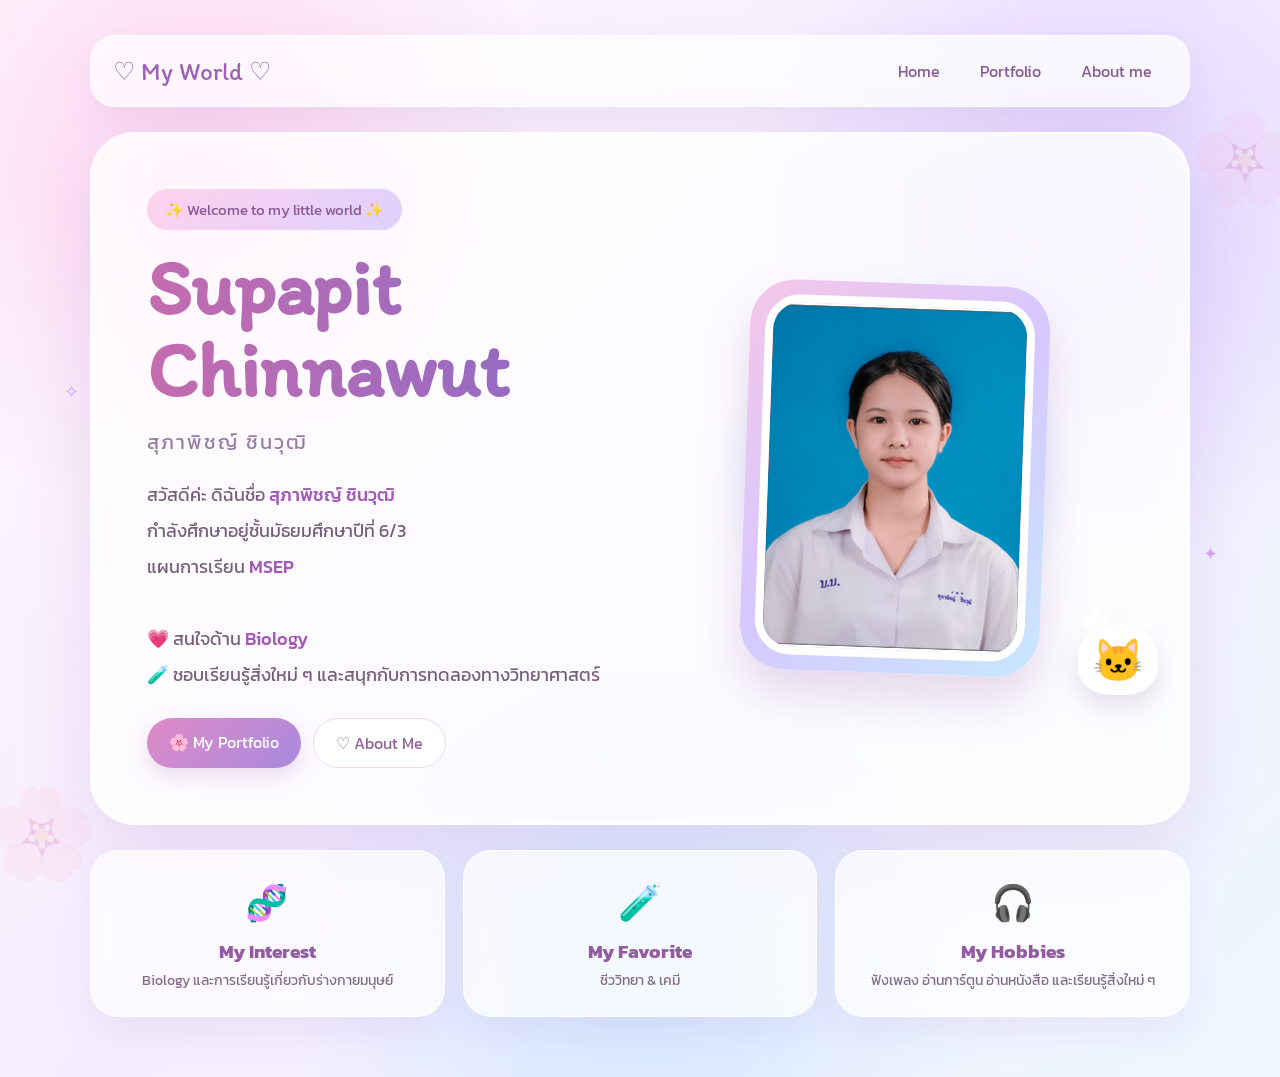
==== commit 673c3977: "index.html" ====
--- a/index.html
+++ b/index.html
@@ -532,7 +532,7 @@
           <br><br>
 
           💗 สนใจด้าน
-          <span class="highlight">Biology & Mathematics</span>
+          <span class="highlight">Biology</span>
           <br>
 
           🧪 ชอบเรียนรู้สิ่งใหม่ ๆ
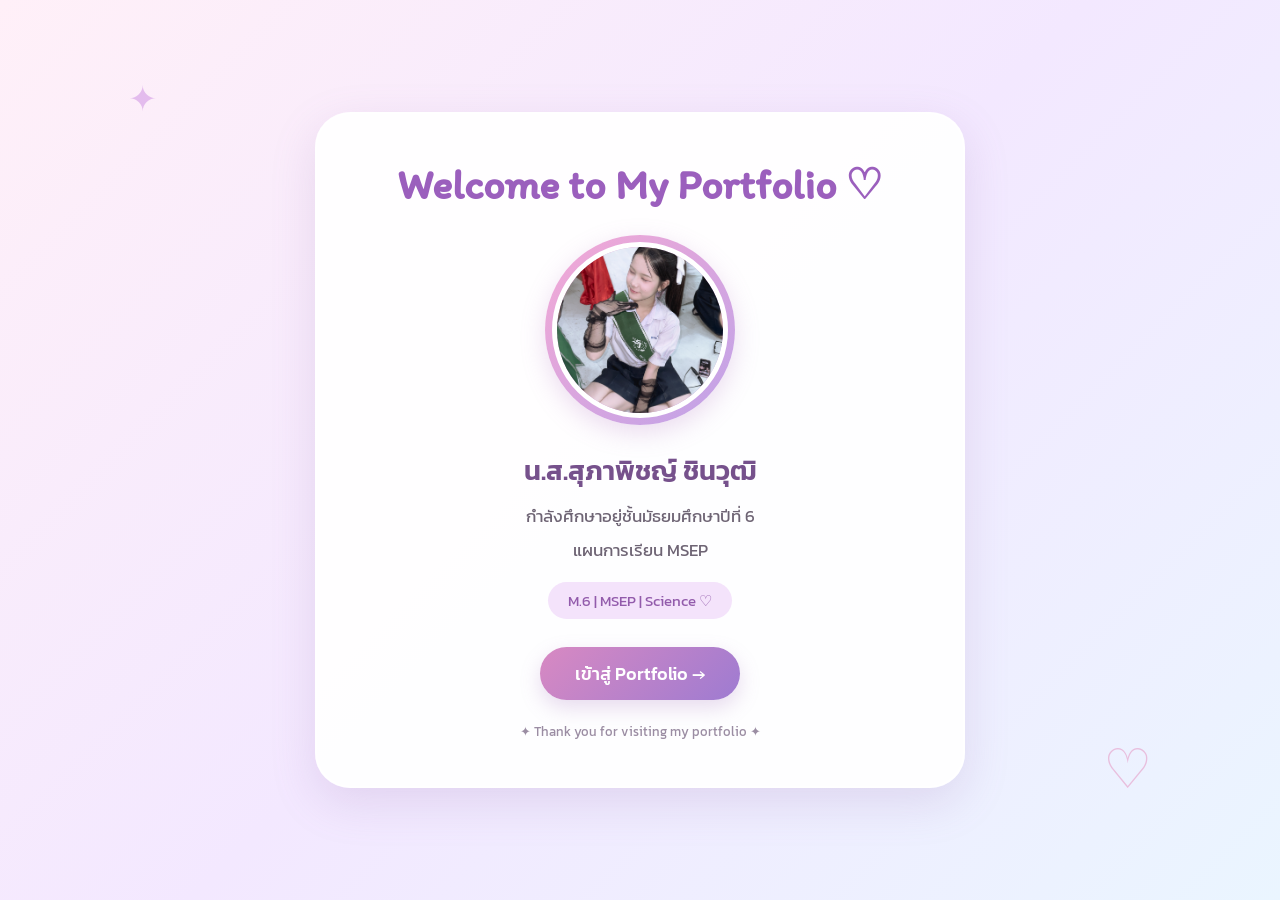
==== commit faaaff29: "index.html" ====
--- a/index.html
+++ b/index.html
@@ -1,605 +1,183 @@
 <!DOCTYPE html>
 <html lang="th">
 <head>
-  <meta charset="UTF-8">
-  <meta name="viewport" content="width=device-width, initial-scale=1.0">
+    <meta charset="UTF-8">
+    <meta name="viewport" content="width=device-width, initial-scale=1.0">
+    <title>Supapit Chinnawut | My Portfolio</title>
 
-  <title>Supapit Chinnawut ♡</title>
+    <link href="https://fonts.googleapis.com/css2?family=Itim&family=Kanit:wght@300;400;500;600&display=swap" rel="stylesheet">
 
-  <link rel="preconnect" href="https://fonts.googleapis.com">
-  <link rel="preconnect" href="https://fonts.gstatic.com" crossorigin>
-  <link href="https://fonts.googleapis.com/css2?family=Itim&family=Kanit:wght@300;400;500&display=swap" rel="stylesheet">
+    <style>
+        * {
+            box-sizing: border-box;
+            margin: 0;
+            padding: 0;
+        }
 
-  <style>
-    * {
-      box-sizing: border-box;
-      margin: 0;
-      padding: 0;
-    }
+        body {
+            font-family: 'Kanit', sans-serif;
+            min-height: 100vh;
+            background: linear-gradient(135deg, #fff0f8, #f3e8ff, #eaf5ff);
+            color: #51445d;
+            display: flex;
+            justify-content: center;
+            align-items: center;
+            padding: 25px;
+            overflow-x: hidden;
+        }
 
-    body {
-      min-height: 100vh;
-      font-family: "Kanit", sans-serif;
-      color: #765477;
-      overflow-x: hidden;
+        body::before {
+            content: "✦";
+            position: fixed;
+            top: 8%;
+            left: 10%;
+            font-size: 35px;
+            color: #d9a7e8;
+            opacity: 0.7;
+        }
 
-      background:
-        radial-gradient(circle at 15% 15%, rgba(255, 190, 235, .55), transparent 25%),
-        radial-gradient(circle at 85% 20%, rgba(205, 185, 255, .55), transparent 25%),
-        radial-gradient(circle at 50% 90%, rgba(190, 225, 255, .6), transparent 30%),
-        linear-gradient(135deg, #fff7fc, #f5edff, #eef7ff);
-    }
+        body::after {
+            content: "♡";
+            position: fixed;
+            bottom: 10%;
+            right: 10%;
+            font-size: 55px;
+            color: #e7a9cf;
+            opacity: 0.7;
+        }
 
-    .stars {
-      position: fixed;
-      inset: 0;
-      pointer-events: none;
-      overflow: hidden;
-      z-index: 0;
-    }
+        .home-card {
+            width: 100%;
+            max-width: 650px;
+            background: rgba(255, 255, 255, 0.92);
+            border-radius: 35px;
+            padding: 45px 30px;
+            text-align: center;
+            box-shadow: 0 15px 45px rgba(151, 111, 173, 0.18);
+            border: 2px solid rgba(255, 255, 255, 0.9);
+        }
 
-    .star {
-      position: absolute;
-      color: #d9a7ed;
-      font-size: 18px;
-      animation: twinkle 3s ease-in-out infinite;
-    }
+        .welcome {
+            font-family: 'Itim', cursive;
+            color: #9b5fbd;
+            font-size: 42px;
+            margin-bottom: 25px;
+        }
 
-    .star:nth-child(1) { top: 8%; left: 8%; animation-delay: .2s; }
-    .star:nth-child(2) { top: 18%; left: 90%; animation-delay: 1s; }
-    .star:nth-child(3) { top: 42%; left: 5%; animation-delay: 1.7s; }
-    .star:nth-child(4) { top: 60%; left: 94%; animation-delay: .5s; }
-    .star:nth-child(5) { top: 78%; left: 10%; animation-delay: 2s; }
-    .star:nth-child(6) { top: 88%; left: 88%; animation-delay: 1.2s; }
-    .star:nth-child(7) { top: 30%; left: 15%; animation-delay: 2.5s; }
-    .star:nth-child(8) { top: 72%; left: 80%; animation-delay: .8s; }
+        .profile-frame {
+            width: 190px;
+            height: 190px;
+            margin: auto;
+            padding: 7px;
+            border-radius: 50%;
+            background: linear-gradient(135deg, #f4a9d5, #bfa2e8);
+            box-shadow: 0 8px 25px rgba(178, 120, 193, 0.25);
+        }
 
-    @keyframes twinkle {
-      0%, 100% {
-        opacity: .3;
-        transform: scale(.8) rotate(0deg);
-      }
-      50% {
-        opacity: 1;
-        transform: scale(1.3) rotate(20deg);
-      }
-    }
+        .profile-frame img {
+            width: 100%;
+            height: 100%;
+            object-fit: cover;
+            border-radius: 50%;
+            border: 5px solid white;
+        }
 
-    .petals {
-      position: fixed;
-      inset: 0;
-      pointer-events: none;
-      overflow: hidden;
-      z-index: 1;
-    }
+        .name {
+            font-size: 27px;
+            font-weight: 600;
+            color: #76518c;
+            margin-top: 25px;
+        }
 
-    .petal {
-      position: absolute;
-      top: -30px;
-      font-size: 18px;
-      animation: fall linear infinite;
-      opacity: .7;
-    }
+        .info {
+            font-size: 17px;
+            line-height: 2;
+            margin-top: 8px;
+            color: #6e6474;
+        }
 
-    .petal:nth-child(1) { left: 8%; animation-duration: 9s; }
-    .petal:nth-child(2) { left: 23%; animation-duration: 12s; animation-delay: 2s; }
-    .petal:nth-child(3) { left: 42%; animation-duration: 10s; animation-delay: 4s; }
-    .petal:nth-child(4) { left: 65%; animation-duration: 13s; animation-delay: 1s; }
-    .petal:nth-child(5) { left: 82%; animation-duration: 11s; animation-delay: 3s; }
+        .tag {
+            display: inline-block;
+            margin-top: 15px;
+            padding: 7px 20px;
+            background: #f4e3fb;
+            color: #925bab;
+            border-radius: 30px;
+            font-size: 15px;
+        }
 
-    @keyframes fall {
-      0% {
-        transform: translateY(-30px) rotate(0deg);
-      }
-      100% {
-        transform: translateY(110vh) rotate(360deg);
-      }
-    }
+        .enter-button {
+            display: inline-block;
+            margin-top: 28px;
+            padding: 13px 35px;
+            border-radius: 30px;
+            background: linear-gradient(135deg, #d889c2, #9e7bd1);
+            color: white;
+            text-decoration: none;
+            font-size: 18px;
+            font-weight: 500;
+            box-shadow: 0 8px 20px rgba(163, 115, 188, 0.25);
+            transition: 0.25s;
+        }
 
-    .container {
-      position: relative;
-      z-index: 2;
-      width: min(1100px, 92%);
-      margin: auto;
-      padding: 35px 0 60px;
-    }
+        .enter-button:hover {
+            transform: translateY(-3px);
+            box-shadow: 0 12px 25px rgba(163, 115, 188, 0.35);
+        }
 
-    nav {
-      display: flex;
-      justify-content: space-between;
-      align-items: center;
-      padding: 15px 22px;
-      margin-bottom: 25px;
+        .small-text {
+            margin-top: 22px;
+            font-size: 13px;
+            color: #9b8da3;
+        }
 
-      background: rgba(255,255,255,.72);
-      backdrop-filter: blur(15px);
-      border: 1px solid rgba(255,255,255,.9);
-      border-radius: 25px;
+        @media (max-width: 600px) {
+            .welcome {
+                font-size: 34px;
+            }
 
-      box-shadow: 0 12px 35px rgba(155, 103, 190, .12);
-    }
+            .name {
+                font-size: 23px;
+            }
 
-    .logo {
-      font-family: "Itim", cursive;
-      font-size: 25px;
-      color: #9d61b5;
-    }
-
-    .nav-links {
-      display: flex;
-      gap: 10px;
-      flex-wrap: wrap;
-    }
-
-    .nav-links a {
-      text-decoration: none;
-      color: #855b91;
-      padding: 8px 15px;
-      border-radius: 18px;
-      transition: .3s;
-    }
-
-    .nav-links a:hover {
-      background: linear-gradient(135deg, #f6b9df, #cdb7ff);
-      color: white;
-      transform: translateY(-2px);
-    }
-
-    .hero {
-      min-height: 650px;
-      display: grid;
-      grid-template-columns: 1fr 1fr;
-      gap: 35px;
-      align-items: center;
-
-      padding: 55px;
-      border-radius: 45px;
-
-      background: rgba(255,255,255,.76);
-      backdrop-filter: blur(20px);
-
-      border: 2px solid rgba(255,255,255,.9);
-
-      box-shadow:
-        0 25px 70px rgba(160, 108, 190, .18),
-        inset 0 0 40px rgba(255,255,255,.5);
-    }
-
-    .intro {
-      animation: appear 1s ease;
-    }
-
-    @keyframes appear {
-      from {
-        opacity: 0;
-        transform: translateY(25px);
-      }
-      to {
-        opacity: 1;
-        transform: translateY(0);
-      }
-    }
-
-    .hello {
-      display: inline-block;
-      padding: 9px 18px;
-      border-radius: 25px;
-      margin-bottom: 18px;
-
-      background: linear-gradient(135deg, #ffd2ec, #ded1ff);
-      color: #8b5797;
-
-      font-size: 15px;
-    }
-
-    h1 {
-      font-family: "Itim", cursive;
-      font-size: clamp(48px, 7vw, 78px);
-      line-height: 1.05;
-      margin-bottom: 15px;
-
-      background: linear-gradient(90deg, #c46cae, #886bc9);
-      -webkit-background-clip: text;
-      -webkit-text-fill-color: transparent;
-    }
-
-    .name-en {
-      font-size: 20px;
-      letter-spacing: 2px;
-      color: #9a7ba3;
-      margin-bottom: 20px;
-    }
-
-    .description {
-      font-size: 18px;
-      line-height: 2;
-      color: #775e7c;
-      margin-bottom: 25px;
-    }
-
-    .highlight {
-      color: #a259b8;
-      font-weight: 500;
-    }
-
-    .buttons {
-      display: flex;
-      gap: 12px;
-      flex-wrap: wrap;
-    }
-
-    .btn {
-      text-decoration: none;
-      padding: 12px 22px;
-      border-radius: 25px;
-      transition: .3s;
-      font-size: 16px;
-    }
-
-    .btn-main {
-      color: white;
-      background: linear-gradient(135deg, #df8bc6, #a989df);
-      box-shadow: 0 8px 20px rgba(177, 115, 194, .25);
-    }
-
-    .btn-main:hover {
-      transform: translateY(-5px) scale(1.03);
-      box-shadow: 0 14px 30px rgba(177, 115, 194, .35);
-    }
-
-    .btn-sub {
-      color: #90629b;
-      background: white;
-      border: 1px solid #ead8f0;
-    }
-
-    .btn-sub:hover {
-      transform: translateY(-4px);
-      background: #fff5fc;
-    }
-
-    .profile-area {
-      position: relative;
-      display: flex;
-      justify-content: center;
-      align-items: center;
-    }
-
-    .profile-decoration {
-      position: absolute;
-      width: 360px;
-      height: 360px;
-      border-radius: 50%;
-
-      background:
-        radial-gradient(circle,
-          rgba(255,190,226,.7),
-          rgba(204,183,255,.55),
-          rgba(180,220,255,.3),
-          transparent 70%
-        );
-
-      animation: float 5s ease-in-out infinite;
-    }
-
-    .profile-card {
-      position: relative;
-      width: 300px;
-      padding: 15px;
-
-      border-radius: 45px;
-
-      background: linear-gradient(
-        135deg,
-        #f5c6e8,
-        #d6c8ff,
-        #c8e7ff
-      );
-
-      box-shadow:
-        0 25px 45px rgba(140, 90, 170, .22);
-
-      transform: rotate(2deg);
-      transition: .5s;
-    }
-
-    .profile-card:hover {
-      transform: rotate(0deg) translateY(-8px);
-    }
-
-    .profile-card img {
-      display: block;
-      width: 100%;
-      aspect-ratio: 3 / 4;
-      object-fit: cover;
-
-      border-radius: 35px;
-      border: 8px solid white;
-    }
-
-    .cat {
-      position: absolute;
-      bottom: -22px;
-      right: -25px;
-
-      width: 80px;
-      height: 70px;
-
-      display: flex;
-      align-items: center;
-      justify-content: center;
-
-      background: white;
-      border-radius: 45% 45% 40% 40%;
-
-      font-size: 42px;
-
-      box-shadow: 0 12px 25px rgba(130, 90, 150, .18);
-
-      animation: catFloat 3s ease-in-out infinite;
-    }
-
-    .cat::before,
-    .cat::after {
-      content: "";
-      position: absolute;
-      top: -12px;
-
-      width: 22px;
-      height: 22px;
-
-      background: white;
-      transform: rotate(45deg);
-      z-index: -1;
-    }
-
-    .cat::before {
-      left: 8px;
-    }
-
-    .cat::after {
-      right: 8px;
-    }
-
-    @keyframes catFloat {
-      0%,100% { transform: translateY(0) rotate(3deg); }
-      50% { transform: translateY(-10px) rotate(-3deg); }
-    }
-
-    @keyframes float {
-      0%,100% { transform: scale(1); }
-      50% { transform: scale(1.08); }
-    }
-
-    .cards {
-      display: grid;
-      grid-template-columns: repeat(3, 1fr);
-      gap: 18px;
-      margin-top: 25px;
-    }
-
-    .mini-card {
-      padding: 25px;
-      text-align: center;
-
-      background: rgba(255,255,255,.72);
-      backdrop-filter: blur(15px);
-
-      border-radius: 28px;
-      border: 1px solid rgba(255,255,255,.9);
-
-      box-shadow: 0 15px 35px rgba(150, 100, 180, .1);
-
-      transition: .35s;
-    }
-
-    .mini-card:hover {
-      transform: translateY(-7px);
-      box-shadow: 0 20px 40px rgba(150, 100, 180, .17);
-    }
-
-    .mini-icon {
-      font-size: 35px;
-      margin-bottom: 8px;
-    }
-
-    .mini-card h3 {
-      color: #945ba3;
-      margin-bottom: 5px;
-    }
-
-    .mini-card p {
-      color: #856c8b;
-      font-size: 14px;
-    }
-
-    .sakura-corner {
-      position: fixed;
-      font-size: 90px;
-      opacity: .15;
-      pointer-events: none;
-      z-index: 0;
-    }
-
-    .sakura-left {
-      bottom: 0;
-      left: -15px;
-    }
-
-    .sakura-right {
-      top: 90px;
-      right: -20px;
-    }
-
-    @media (max-width: 800px) {
-      .hero {
-        grid-template-columns: 1fr;
-        text-align: center;
-        padding: 35px 22px 50px;
-      }
-
-      .profile-area {
-        order: -1;
-      }
-
-      .buttons {
-        justify-content: center;
-      }
-
-      .cards {
-        grid-template-columns: 1fr;
-      }
-
-      nav {
-        flex-direction: column;
-        gap: 10px;
-      }
-
-      .profile-card {
-        width: min(290px, 75vw);
-      }
-
-      .profile-decoration {
-        width: 320px;
-        height: 320px;
-      }
-    }
-  </style>
+            .profile-frame {
+                width: 165px;
+                height: 165px;
+            }
+        }
+    </style>
 </head>
 
 <body>
 
-  <div class="stars">
-    <span class="star">✦</span>
-    <span class="star">☆</span>
-    <span class="star">✧</span>
-    <span class="star">✦</span>
-    <span class="star">☆</span>
-    <span class="star">✧</span>
-    <span class="star">✦</span>
-    <span class="star">☆</span>
-  </div>
+    <main class="home-card">
 
-  <div class="petals">
-    <span class="petal">🌸</span>
-    <span class="petal">🌸</span>
-    <span class="petal">🌸</span>
-    <span class="petal">🌸</span>
-    <span class="petal">🌸</span>
-  </div>
+        <h1 class="welcome">Welcome to My Portfolio ♡</h1>
 
-  <div class="sakura-corner sakura-left">🌸</div>
-  <div class="sakura-corner sakura-right">🌸</div>
-
-  <main class="container">
-
-    <nav>
-      <div class="logo">♡ My World ♡</div>
-
-      <div class="nav-links">
-        <a href="index.html">Home</a>
-        <a href="portfolio.html">Portfolio</a>
-        <a href="#about">About me</a>
-      </div>
-    </nav>
-
-    <section class="hero">
-
-      <div class="intro">
-
-        <div class="hello">
-          ✨ Welcome to my little world ✨
+        <div class="profile-frame">
+            <img src="IMG_4594.jpeg" alt="รูปโปรไฟล์">
         </div>
 
-        <h1>
-          Supapit<br>
-          Chinnawut
-        </h1>
+        <h2 class="name">น.ส.สุภาพิชญ์ ชินวุฒิ</h2>
 
-        <div class="name-en">
-          สุภาพิชญ์ ชินวุฒิ
-        </div>
-
-        <p class="description">
-          สวัสดีค่ะ ดิฉันชื่อ
-          <span class="highlight">สุภาพิชญ์ ชินวุฒิ</span>
-          <br>
-
-          กำลังศึกษาอยู่ชั้นมัธยมศึกษาปีที่ 6/3
-          <br>
-
-          แผนการเรียน <span class="highlight">MSEP</span>
-          <br><br>
-
-          💗 สนใจด้าน
-          <span class="highlight">Biology</span>
-          <br>
-
-          🧪 ชอบเรียนรู้สิ่งใหม่ ๆ
-          และสนุกกับการทดลองทางวิทยาศาสตร์
+        <p class="info">
+            กำลังศึกษาอยู่ชั้นมัธยมศึกษาปีที่ 6<br>
+            แผนการเรียน MSEP
         </p>
 
-        <div class="buttons">
+        <span class="tag">M.6 | MSEP | Science ♡</span>
 
-          <a class="btn btn-main" href="portfolio.html">
-            🌸 My Portfolio
-          </a>
+        <br>
 
-          <a class="btn btn-sub" href="#about">
-            ♡ About Me
-          </a>
+        <a href="portfolio.html" class="enter-button">
+            เข้าสู่ Portfolio →
+        </a>
 
-        </div>
+        <p class="small-text">
+            ✦ Thank you for visiting my portfolio ✦
+        </p>
 
-      </div>
-
-      <div class="profile-area">
-
-        <div class="profile-decoration"></div>
-
-        <div class="profile-card">
-
-          <img
-            src="IMG_5006.jpeg"
-            alt="Supapit Chinnawut">
-
-        </div>
-
-        <div class="cat">🐱</div>
-
-      </div>
-
-    </section>
-
-    <section class="cards" id="about">
-
-      <div class="mini-card">
-        <div class="mini-icon">🧬</div>
-        <h3>My Interest</h3>
-        <p>
-          Biology และการเรียนรู้เกี่ยวกับร่างกายมนุษย์
-        </p>
-      </div>
-
-      <div class="mini-card">
-        <div class="mini-icon">🧪</div>
-        <h3>My Favorite</h3>
-        <p>
-          ชีววิทยา & เคมี
-        </p>
-      </div>
-
-      <div class="mini-card">
-        <div class="mini-icon">🎧</div>
-        <h3>My Hobbies</h3>
-        <p>
-          ฟังเพลง อ่านการ์ตูน อ่านหนังสือ และเรียนรู้สิ่งใหม่ ๆ
-        </p>
-      </div>
-
-    </section>
-
-  </main>
+    </main>
 
 </body>
 </html>
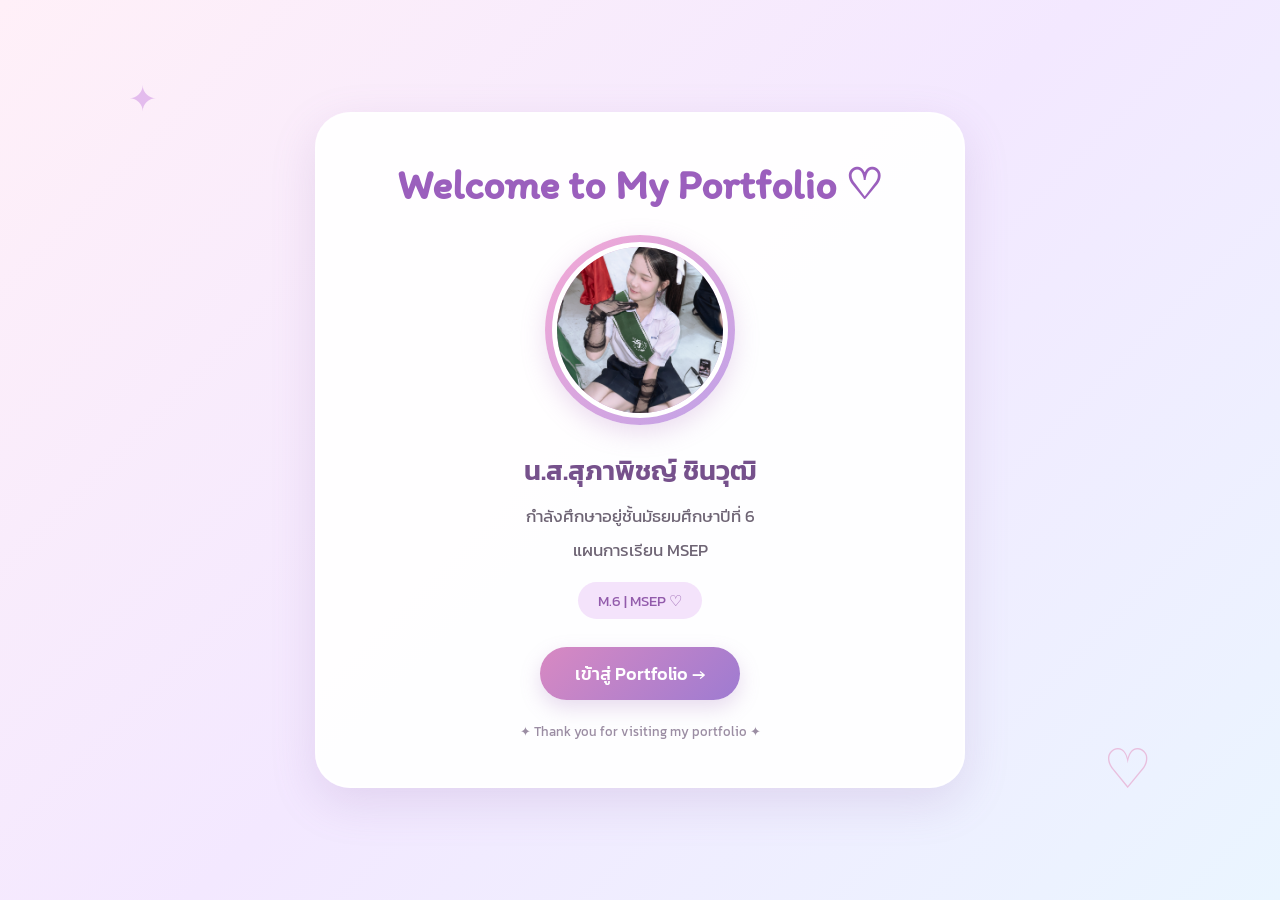
==== commit 301732ce: "index.html" ====
--- a/index.html
+++ b/index.html
@@ -165,7 +165,7 @@
             แผนการเรียน MSEP
         </p>
 
-        <span class="tag">M.6 | MSEP | Science ♡</span>
+        <span class="tag">M.6 | MSEP  ♡</span>
 
         <br>
 
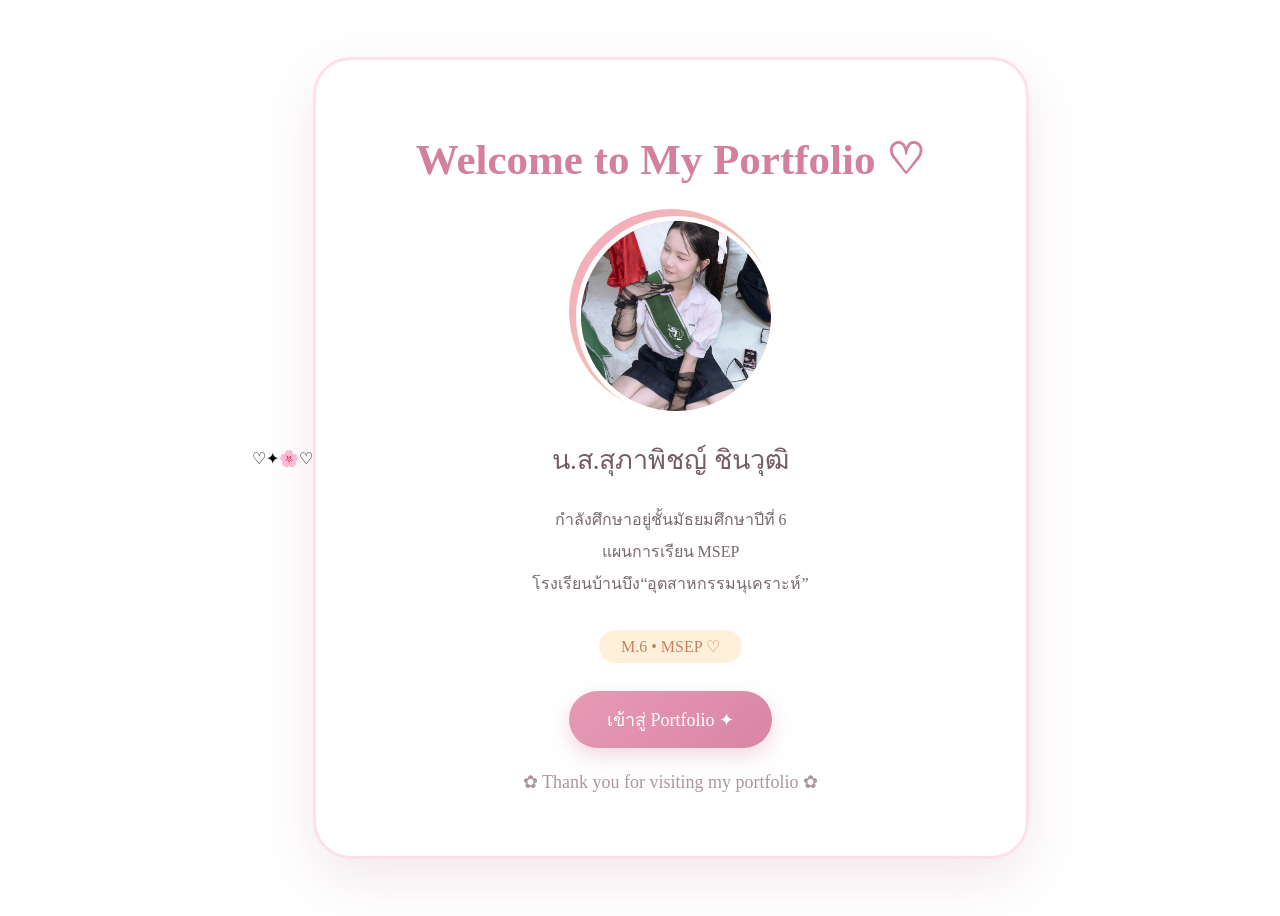
==== commit 84853a68: "index.html" ====
--- a/index.html
+++ b/index.html
@@ -1,80 +1,74 @@
 <!DOCTYPE html>
 <html lang="th">
+
 <head>
     <meta charset="UTF-8">
     <meta name="viewport" content="width=device-width, initial-scale=1.0">
-    <title>Supapit Chinnawut | My Portfolio</title>
 
-    <link href="https://fonts.googleapis.com/css2?family=Itim&family=Kanit:wght@300;400;500;600&display=swap" rel="stylesheet">
+    <title>Supapit Chinnawut | Portfolio</title>
+
+    <link rel="stylesheet" href="style.css">
 
     <style>
-        * {
-            box-sizing: border-box;
-            margin: 0;
-            padding: 0;
-        }
 
         body {
-            font-family: 'Kanit', sans-serif;
+            display: flex;
+            align-items: center;
+            justify-content: center;
             min-height: 100vh;
-            background: linear-gradient(135deg, #fff0f8, #f3e8ff, #eaf5ff);
-            color: #51445d;
-            display: flex;
-            justify-content: center;
-            align-items: center;
-            padding: 25px;
-            overflow-x: hidden;
-        }
-
-        body::before {
-            content: "✦";
-            position: fixed;
-            top: 8%;
-            left: 10%;
-            font-size: 35px;
-            color: #d9a7e8;
-            opacity: 0.7;
-        }
-
-        body::after {
-            content: "♡";
-            position: fixed;
-            bottom: 10%;
-            right: 10%;
-            font-size: 55px;
-            color: #e7a9cf;
-            opacity: 0.7;
         }
 
         .home-card {
-            width: 100%;
-            max-width: 650px;
-            background: rgba(255, 255, 255, 0.92);
-            border-radius: 35px;
+            width: min(650px, 92%);
+            background: rgba(255,255,255,0.94);
+            border-radius: 38px;
             padding: 45px 30px;
             text-align: center;
-            box-shadow: 0 15px 45px rgba(151, 111, 173, 0.18);
-            border: 2px solid rgba(255, 255, 255, 0.9);
+            border: 3px solid #ffe0e7;
+            box-shadow: 0 20px 55px rgba(188,130,150,0.18);
+            animation: appear 0.9s ease;
+        }
+
+        @keyframes appear {
+            from {
+                opacity: 0;
+                transform: translateY(30px);
+            }
+
+            to {
+                opacity: 1;
+                transform: translateY(0);
+            }
         }
 
         .welcome {
             font-family: 'Itim', cursive;
-            color: #9b5fbd;
-            font-size: 42px;
+            color: #d47f9e;
+            font-size: 43px;
             margin-bottom: 25px;
         }
 
-        .profile-frame {
+        .profile-circle {
             width: 190px;
             height: 190px;
             margin: auto;
             padding: 7px;
             border-radius: 50%;
-            background: linear-gradient(135deg, #f4a9d5, #bfa2e8);
-            box-shadow: 0 8px 25px rgba(178, 120, 193, 0.25);
+            background: linear-gradient(135deg, #f2a8bf, #f6d5a8);
+            animation: gentle 4s ease-in-out infinite;
         }
 
-        .profile-frame img {
+        @keyframes gentle {
+            0%, 100% {
+                transform: translateY(0);
+            }
+
+            50% {
+                transform: translateY(-8px);
+            }
+        }
+
+        .profile-circle img {
             width: 100%;
             height: 100%;
             object-fit: cover;
@@ -83,98 +77,93 @@
         }
 
         .name {
+            margin-top: 25px;
+            color: #765d65;
             font-size: 27px;
-            font-weight: 600;
-            color: #76518c;
-            margin-top: 25px;
+            font-weight: 500;
         }
 
-        .info {
-            font-size: 17px;
+        .school-info {
+            margin-top: 10px;
             line-height: 2;
-            margin-top: 8px;
-            color: #6e6474;
+            color: #776970;
         }
 
-        .tag {
+        .msep {
             display: inline-block;
-            margin-top: 15px;
-            padding: 7px 20px;
-            background: #f4e3fb;
-            color: #925bab;
+            margin-top: 14px;
+            padding: 7px 22px;
             border-radius: 30px;
-            font-size: 15px;
+            background: #fff0d9;
+            color: #c68161;
         }
 
-        .enter-button {
+        .enter {
             display: inline-block;
             margin-top: 28px;
-            padding: 13px 35px;
-            border-radius: 30px;
-            background: linear-gradient(135deg, #d889c2, #9e7bd1);
+            padding: 14px 38px;
+            border-radius: 35px;
+            background: linear-gradient(135deg, #e79ab5, #d985a5);
             color: white;
             text-decoration: none;
             font-size: 18px;
-            font-weight: 500;
-            box-shadow: 0 8px 20px rgba(163, 115, 188, 0.25);
+            box-shadow: 0 8px 20px rgba(210,130,157,0.3);
             transition: 0.25s;
         }
 
-        .enter-button:hover {
-            transform: translateY(-3px);
-            box-shadow: 0 12px 25px rgba(163, 115, 188, 0.35);
+        .enter:hover {
+            transform: translateY(-5px) scale(1.03);
         }
 
-        .small-text {
-            margin-top: 22px;
-            font-size: 13px;
-            color: #9b8da3;
+        .mini {
+            margin-top: 23px;
+            color: #aa969d;
+            font-family: 'Itim', cursive;
+            font-size: 18px;
         }
 
-        @media (max-width: 600px) {
-            .welcome {
-                font-size: 34px;
-            }
-
-            .name {
-                font-size: 23px;
-            }
-
-            .profile-frame {
-                width: 165px;
-                height: 165px;
-            }
-        }
     </style>
 </head>
 
 <body>
 
+    <div class="decor one">♡</div>
+    <div class="decor two">✦</div>
+    <div class="decor three">🌸</div>
+    <div class="decor four">♡</div>
+
     <main class="home-card">
 
-        <h1 class="welcome">Welcome to My Portfolio ♡</h1>
+        <h1 class="welcome">
+            Welcome to My Portfolio ♡
+        </h1>
 
-        <div class="profile-frame">
+        <div class="profile-circle">
             <img src="IMG_4594.jpeg" alt="รูปโปรไฟล์">
         </div>
 
-        <h2 class="name">น.ส.สุภาพิชญ์ ชินวุฒิ</h2>
+        <h2 class="name">
+            น.ส.สุภาพิชญ์ ชินวุฒิ
+        </h2>
 
-        <p class="info">
+        <p class="school-info">
             กำลังศึกษาอยู่ชั้นมัธยมศึกษาปีที่ 6<br>
-            แผนการเรียน MSEP
+            แผนการเรียน MSEP<br>
+            โรงเรียนบ้านบึง“อุตสาหกรรมนุเคราะห์”
         </p>
 
-        <span class="tag">M.6 | MSEP  ♡</span>
+        <span class="msep">
+            M.6 • MSEP ♡
+        </span>
 
         <br>
 
-        <a href="portfolio.html" class="enter-button">
-            เข้าสู่ Portfolio →
+        <a href="portfolio.html" class="enter">
+            เข้าสู่ Portfolio ✦
         </a>
 
-        <p class="small-text">
-            ✦ Thank you for visiting my portfolio ✦
+        <p class="mini">
+            ✿ Thank you for visiting my portfolio ✿
         </p>
 
     </main>
